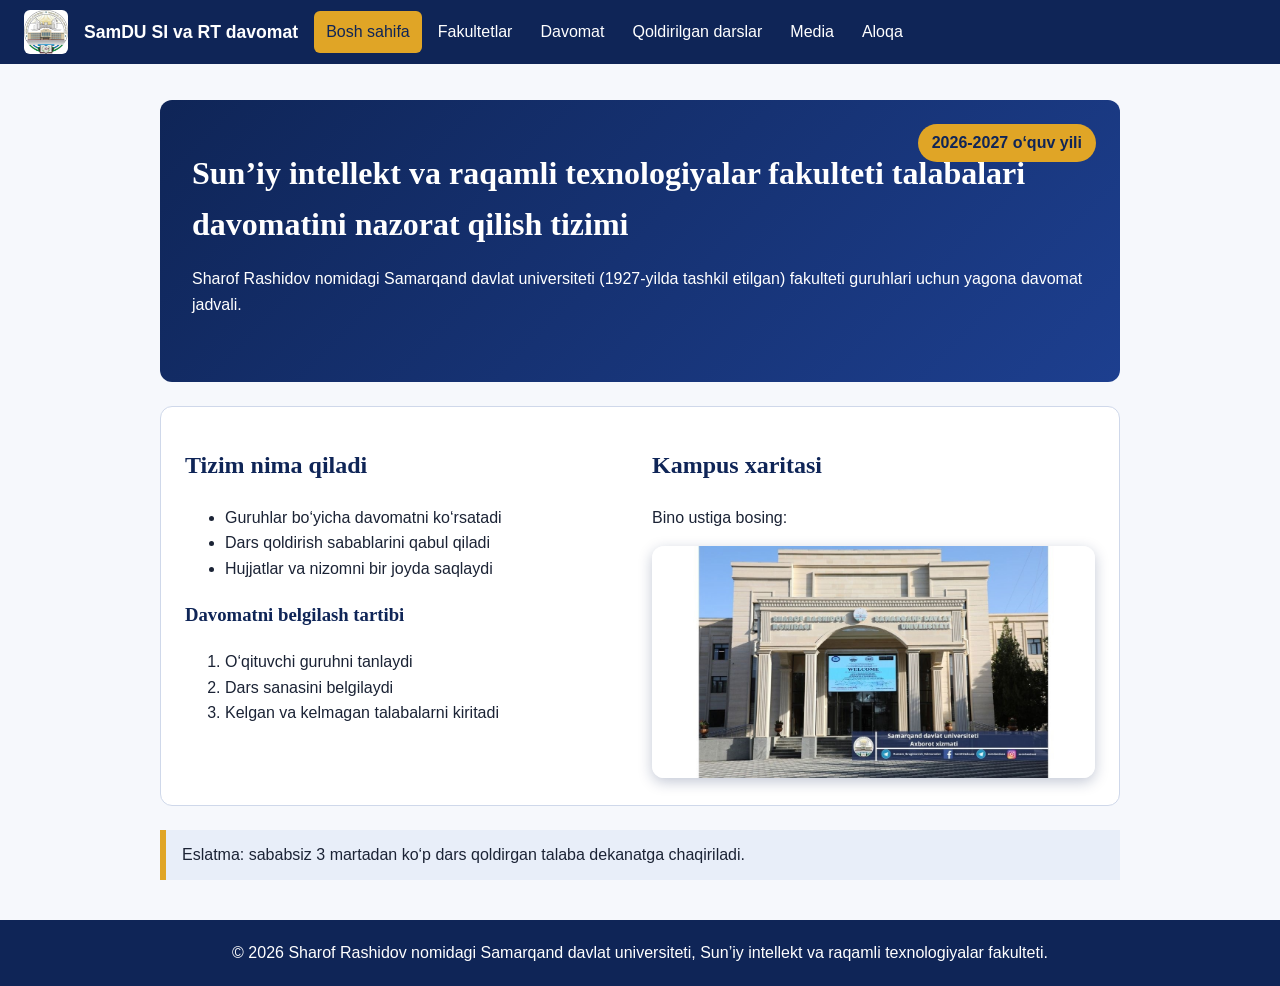
==== index.html @ 1aa09109 "Add files via upload" ====
<!DOCTYPE html>
<html lang="uz">
<head>
<meta charset="UTF-8">
<meta name="viewport" content="width=device-width, initial-scale=1">
<title>Bosh sahifa | SamDU SI va RT davomat</title>
<link rel="stylesheet" href="css/style.css">
<style>
.hero{background:linear-gradient(135deg,#0f2557,#1d3f8f)}
</style>
</head>
<body>
<header class="top">
<img src="images/logo.png" alt="SamDU logotipi">
<strong>SamDU SI va RT davomat</strong>
<nav><ul><li><a href="index.html" class="on">Bosh sahifa</a></li><li><a href="fakultetlar.html">Fakultetlar</a></li><li><a href="davomat.html">Davomat</a></li><li><a href="qoldirilgan.html">Qoldirilgan darslar</a></li><li><a href="media.html">Media</a></li><li><a href="aloqa.html">Aloqa</a></li></ul></nav>
</header>
<main>

<div class="hero">
<span class="belgi">2026-2027 o‘quv yili</span>
<h1>Sun’iy intellekt va raqamli texnologiyalar fakulteti talabalari davomatini nazorat qilish tizimi</h1>
<p>Sharof Rashidov nomidagi Samarqand davlat universiteti (1927-yilda tashkil etilgan) fakulteti guruhlari uchun yagona davomat jadvali.</p>
</div>
<section class="ikki">
<div>
<h2>Tizim nima qiladi</h2>
<ul>
<li>Guruhlar bo‘yicha davomatni ko‘rsatadi</li>
<li>Dars qoldirish sabablarini qabul qiladi</li>
<li>Hujjatlar va nizomni bir joyda saqlaydi</li>
</ul>
<h3>Davomatni belgilash tartibi</h3>
<ol>
<li>O‘qituvchi guruhni tanlaydi</li>
<li>Dars sanasini belgilaydi</li>
<li>Kelgan va kelmagan talabalarni kiritadi</li>
</ol>
</div>
<div>
<h2>Kampus xaritasi</h2>
<p>Bino ustiga bosing:</p>
<img class="rasm" src="images/campus.jpg" alt="Kampus xaritasi" usemap="#kampus">
<map name="kampus">
<area shape="rect" coords="40,60,280,180" href="fakultetlar.html" alt="Fakultetlar binosi">
<area shape="rect" coords="320,60,560,180" href="davomat.html" alt="Davomat bo‘limi">
<area shape="circle" coords="680,120,70" href="aloqa.html" alt="Qabulxona">
<area shape="rect" coords="40,240,420,350" href="media.html" alt="Media markaz">
</map>
</div>
</section>
<p id="qoida">Eslatma: sababsiz 3 martadan ko‘p dars qoldirgan talaba dekanatga chaqiriladi.</p>

</main>
<footer>
<p style="margin:0">&copy; 2026 Sharof Rashidov nomidagi Samarqand davlat universiteti, 
    Sun’iy intellekt va raqamli texnologiyalar fakulteti.</p>
</footer>
</body>
</html>
---- css/style.css ----
:root {
    --navy: #0f2557;
    --gold: #e0a526;
    --sky: #e8eef9;
    --ink: #1b2335;
    --line: #cfd8ea
}

* {
    box-sizing: border-box
}

body {
    margin: 0;
    font-family: "Trebuchet MS", Verdana, sans-serif;
    color: var(--ink);
    background: #f6f8fc;
    line-height: 1.6
}

h1,
h2,
h3 {
    font-family: Georgia, serif;
    color: var(--navy)
}

.top {
    position: fixed;
    top: 0;
    left: 0;
    right: 0;
    min-height: 64px;
    background: var(--navy);
    display: flex;
    align-items: center;
    gap: 16px;
    padding: 8px 24px;
    z-index: 10
}
.top img {
    height: 44px;
    background: #fff;
    border-radius: 6px
}
.top strong {
    color: #fff;
    font-size: 1.1rem
}
nav ul {
    display: flex;
    flex-wrap: wrap;
    gap: 4px;
    list-style: none;
    margin: 0;
    padding: 0
}

nav a {
    display: block;
    color: #fff;
    padding: 8px 12px;
    border-radius: 6px;
    text-decoration: none;
    transition: background .3s }
nav a:hover,
nav a.on {
    background: var(--gold);
    color: var(--navy)}
main{
    max-width: 1000px;
    margin: 100px auto 40px;
    padding: 0 20px }
.hero {
    position: relative;
    background: var(--navy);
    color: #fff;
    padding: 48px 32px;
    border-radius: 12px;
    margin-bottom: 24px }
.hero h1 {
    color: #fff;
    margin: 0 0 8px;
    animation: kirish 1.2s ease both }
.hero .belgi {
    position: absolute;
    right: 24px;
    top: 24px;
    background: var(--gold);
    color: var(--navy);
    padding: 6px 14px;
    border-radius: 20px;
    font-weight: bold
}
@keyframes kirish {
    from {
        opacity: 0;
        transform: translateY(-24px)
    }

    to {
        opacity: 1;
        transform: none
    }
}

section {
    background: #fff;
    border: 1px solid var(--line);
    border-radius: 12px;
    padding: 20px 24px;
    margin-bottom: 24px
}

.ikki {
    display: flex;
    gap: 24px;
    flex-wrap: wrap
}

.ikki>* {
    flex: 1 1 300px
}

table {
    border-collapse: collapse;
    width: 100%
}
th {
    background: var(--navy);
    color: #fff}
th,
td {
    border: 1px solid var(--line);
    padding: 8px;
    text-align: left}
tr:nth-child(even) td {
    background: var(--sky)}
td.ha {
    color: #0a7a3d;
    font-weight: bold
}
td.yoq {
    color: #b3261e;
    font-weight: bold
}
img.rasm {
    max-width: 100%;
    border-radius: 12px;
    box-shadow: 0 4px 14px rgba(15, 37, 87, .25);
    transition: transform .3s
}
img.rasm:hover {
    transform: scale(1.03)
}

video,
audio {
    width: 100%;
    border-radius: 8px
}

label {
    display: block;
    margin: 12px 0 4px;
    font-weight: bold
}

input,
select,
textarea {
    width: 100%;
    padding: 8px;
    border: 1px solid var(--line);
    border-radius: 6px;
    font: inherit
}

input[type="date"] {
    max-width: 220px
}

input[type="radio"] {
    width: auto
}

button {
    background: var(--navy);
    color: #fff;
    border: 0;
    padding: 10px 22px;
    margin-top: 14px;
    border-radius: 6px;
    font: inherit;
    cursor: pointer;
    transition: background .3s
}

button:hover {
    background: var(--gold);
    color: var(--navy)
}

#qoida {
    border-left: 6px solid var(--gold);
    background: var(--sky);
    padding: 12px 16px
}

footer {
    background: var(--navy);
    color: #fff;
    text-align: center;
    padding: 20px
}

a:focus-visible,
button:focus-visible,
input:focus-visible {
    outline: 3px solid var(--gold)
}

@media(max-width:760px) {
    main {
        margin-top: 150px
    }

    .hero .belgi {
        position: static;
        display: inline-block;
        margin-bottom: 10px
    }
}

@media(prefers-reduced-motion:reduce) {
    * {
        animation: none !important;
        transition: none !important
    }
}
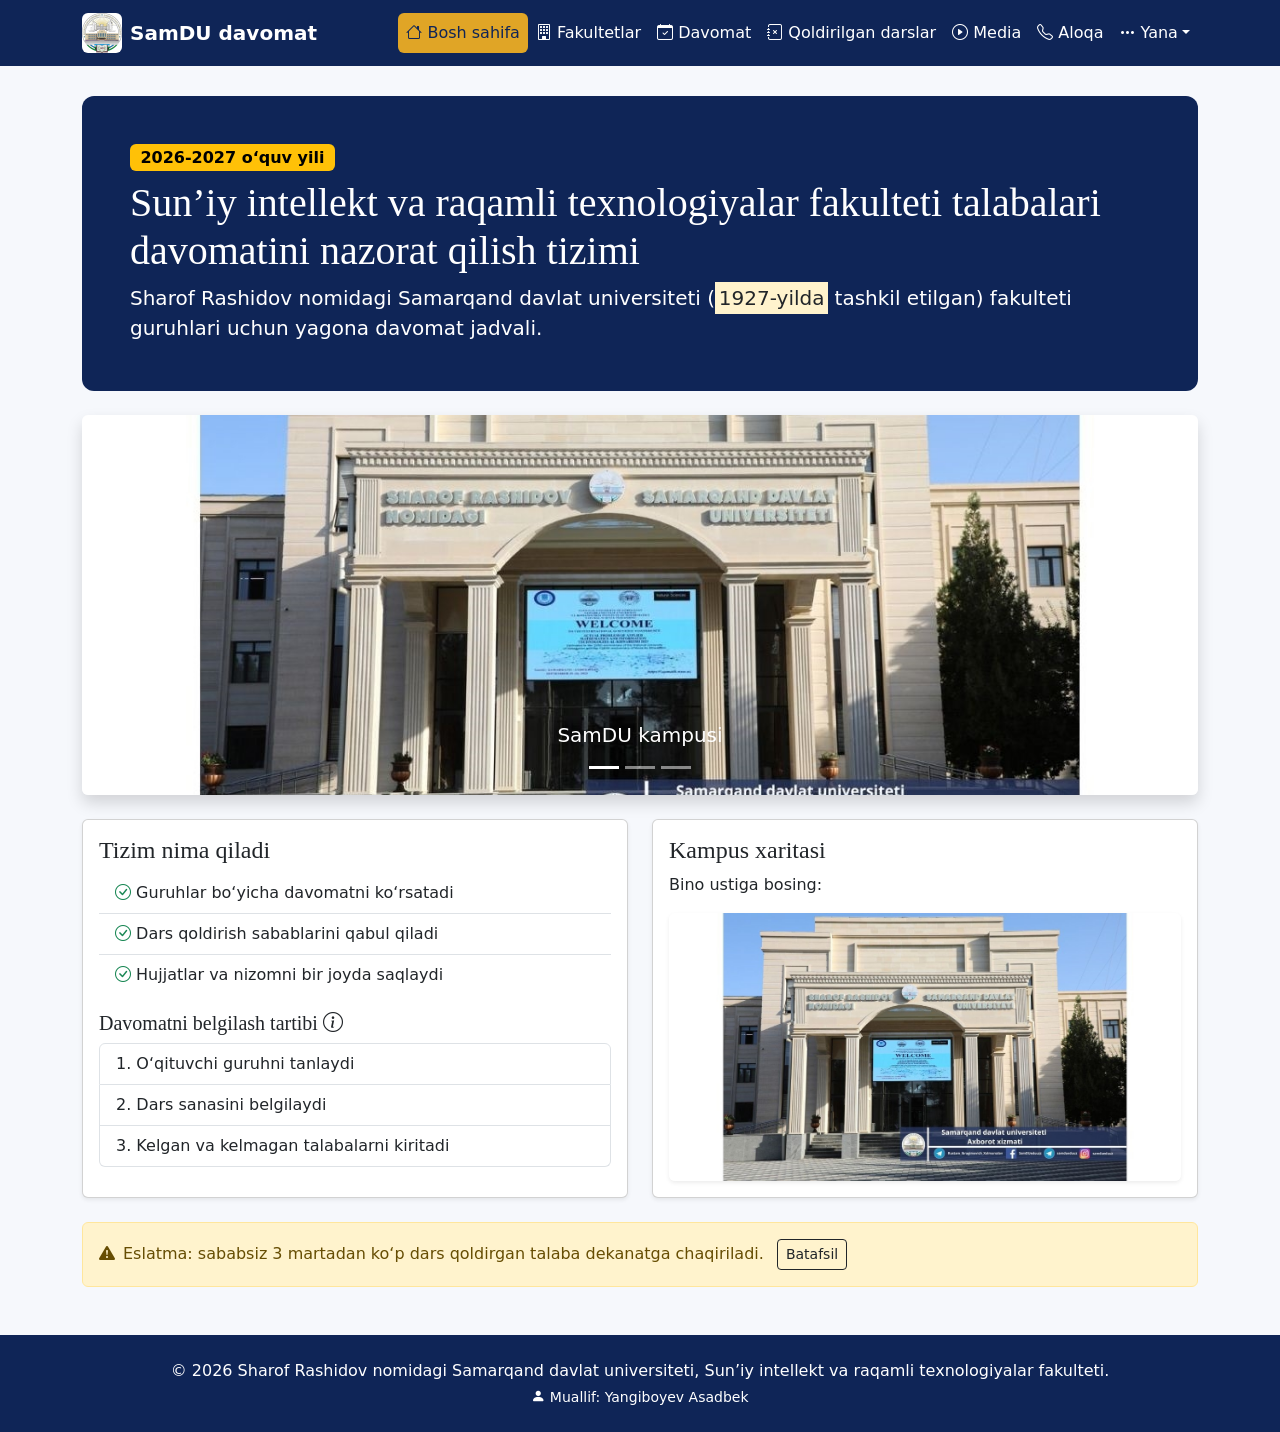
==== commit 59f7878b: "Add files via upload" ====
--- a/index.html
+++ b/index.html
@@ -4,57 +4,94 @@
 <meta charset="UTF-8">
 <meta name="viewport" content="width=device-width, initial-scale=1">
 <title>Bosh sahifa | SamDU SI va RT davomat</title>
-<link rel="stylesheet" href="css/style.css">
-<style>
-.hero{background:linear-gradient(135deg,#0f2557,#1d3f8f)}
-</style>
+<link href="https://cdn.jsdelivr.net/npm/bootstrap@5.3.3/dist/css/bootstrap.min.css" rel="stylesheet">
+<link href="https://cdn.jsdelivr.net/npm/bootstrap-icons@1.11.3/font/bootstrap-icons.min.css" rel="stylesheet">
+<link href="css/style.css" rel="stylesheet">
 </head>
 <body>
-<header class="top">
-<img src="images/logo.png" alt="SamDU logotipi">
-<strong>SamDU SI va RT davomat</strong>
-<nav><ul><li><a href="index.html" class="on">Bosh sahifa</a></li><li><a href="fakultetlar.html">Fakultetlar</a></li><li><a href="davomat.html">Davomat</a></li><li><a href="qoldirilgan.html">Qoldirilgan darslar</a></li><li><a href="media.html">Media</a></li><li><a href="aloqa.html">Aloqa</a></li></ul></nav>
-</header>
-<main>
+<nav class="navbar navbar-expand-lg navbar-dark fixed-top">
+<div class="container">
+<a class="navbar-brand d-flex align-items-center gap-2" href="index.html"><img src="images/logo.png" alt="SamDU logotipi"><strong>SamDU davomat</strong></a>
+<button class="navbar-toggler" type="button" data-bs-toggle="collapse" data-bs-target="#menyu" aria-controls="menyu" aria-expanded="false" aria-label="Menyuni ochish"><span class="navbar-toggler-icon"></span></button>
+<div class="collapse navbar-collapse" id="menyu">
+<ul class="navbar-nav ms-auto">
+<li class="nav-item"><a class="nav-link active" aria-current="page" href="index.html"><i class="bi bi-house"></i> Bosh sahifa</a></li>
+<li class="nav-item"><a class="nav-link" href="fakultetlar.html"><i class="bi bi-building"></i> Fakultetlar</a></li>
+<li class="nav-item"><a class="nav-link" href="davomat.html"><i class="bi bi-calendar-check"></i> Davomat</a></li>
+<li class="nav-item"><a class="nav-link" href="qoldirilgan.html"><i class="bi bi-journal-x"></i> Qoldirilgan darslar</a></li>
+<li class="nav-item"><a class="nav-link" href="media.html"><i class="bi bi-play-circle"></i> Media</a></li>
+<li class="nav-item"><a class="nav-link" href="aloqa.html"><i class="bi bi-telephone"></i> Aloqa</a></li>
+<li class="nav-item dropdown">
+<a class="nav-link dropdown-toggle" href="#" role="button" data-bs-toggle="dropdown" aria-expanded="false"><i class="bi bi-three-dots"></i> Yana</a>
+<ul class="dropdown-menu dropdown-menu-end">
+<li><a class="dropdown-item" href="davomat.html">Guruh davomati</a></li>
+<li><a class="dropdown-item" href="qoldirilgan.html">Qoldirilgan darslar</a></li>
+<li><hr class="dropdown-divider"></li>
+<li><a class="dropdown-item" href="aloqa.html">Bog‘lanish</a></li>
+</ul></li>
+</ul></div></div></nav>
+<main class="container my-4">
+<section class="hero p-4 p-md-5 mb-4 position-relative">
+<span class="badge text-bg-warning mb-2 fs-6">2026-2027 o‘quv yili</span>
+<h1 class="display-6">Sun’iy intellekt va raqamli texnologiyalar fakulteti talabalari davomatini nazorat qilish tizimi</h1>
+<p class="lead mb-0">Sharof Rashidov nomidagi Samarqand davlat universiteti (<mark>1927-yilda</mark> tashkil etilgan) fakulteti guruhlari uchun yagona davomat jadvali.</p>
+</section>
 
-<div class="hero">
-<span class="belgi">2026-2027 o‘quv yili</span>
-<h1>Sun’iy intellekt va raqamli texnologiyalar fakulteti talabalari davomatini nazorat qilish tizimi</h1>
-<p>Sharof Rashidov nomidagi Samarqand davlat universiteti (1927-yilda tashkil etilgan) fakulteti guruhlari uchun yagona davomat jadvali.</p>
+<!-- Slayder (carousel) -->
+<div id="slayder" class="carousel slide mb-4 shadow rounded overflow-hidden" data-bs-ride="carousel">
+<div class="carousel-indicators">
+<button type="button" data-bs-target="#slayder" data-bs-slide-to="0" class="active" aria-current="true" aria-label="1-slayd"></button>
+<button type="button" data-bs-target="#slayder" data-bs-slide-to="1" aria-label="2-slayd"></button>
+<button type="button" data-bs-target="#slayder" data-bs-slide-to="2" aria-label="3-slayd"></button>
 </div>
-<section class="ikki">
-<div>
-<h2>Tizim nima qiladi</h2>
-<ul>
-<li>Guruhlar bo‘yicha davomatni ko‘rsatadi</li>
-<li>Dars qoldirish sabablarini qabul qiladi</li>
-<li>Hujjatlar va nizomni bir joyda saqlaydi</li>
+<div class="carousel-inner">
+<div class="carousel-item active"><img src="images/campus.jpg" class="d-block w-100" alt="Kampus"><div class="carousel-caption d-none d-md-block"><h5>SamDU kampusi</h5></div></div>
+<div class="carousel-item"><img src="images/rasm1.jpg" class="d-block w-100" alt="Universitet binosi"><div class="carousel-caption d-none d-md-block"><h5>Universitet binosi</h5></div></div>
+<div class="carousel-item"><img src="images/rasm2.webp" class="d-block w-100" alt="Auditoriya"><div class="carousel-caption d-none d-md-block"><h5>Auditoriya</h5></div></div>
+</div>
+<button class="carousel-control-prev" type="button" data-bs-target="#slayder" data-bs-slide="prev"><span class="carousel-control-prev-icon" aria-hidden="true"></span><span class="visually-hidden">Oldingi</span></button>
+<button class="carousel-control-next" type="button" data-bs-target="#slayder" data-bs-slide="next"><span class="carousel-control-next-icon" aria-hidden="true"></span><span class="visually-hidden">Keyingi</span></button>
+</div>
+
+<div class="row g-4 mb-4">
+<div class="col-12 col-lg-6">
+<div class="card h-100 shadow-sm"><div class="card-body">
+<h2 class="h4 card-title">Tizim nima qiladi</h2>
+<ul class="list-group list-group-flush mb-3">
+<li class="list-group-item"><i class="bi bi-check-circle text-success"></i> Guruhlar bo‘yicha davomatni ko‘rsatadi</li>
+<li class="list-group-item"><i class="bi bi-check-circle text-success"></i> Dars qoldirish sabablarini qabul qiladi</li>
+<li class="list-group-item"><i class="bi bi-check-circle text-success"></i> Hujjatlar va nizomni bir joyda saqlaydi</li>
 </ul>
-<h3>Davomatni belgilash tartibi</h3>
-<ol>
-<li>O‘qituvchi guruhni tanlaydi</li>
-<li>Dars sanasini belgilaydi</li>
-<li>Kelgan va kelmagan talabalarni kiritadi</li>
-</ol>
-</div>
-<div>
-<h2>Kampus xaritasi</h2>
-<p>Bino ustiga bosing:</p>
-<img class="rasm" src="images/campus.jpg" alt="Kampus xaritasi" usemap="#kampus">
+<h3 class="h5">Davomatni belgilash tartibi <i class="bi bi-info-circle" data-bs-toggle="tooltip" data-bs-title="3 ta oddiy qadam"></i></h3>
+<ol class="list-group list-group-numbered">
+<li class="list-group-item">O‘qituvchi guruhni tanlaydi</li>
+<li class="list-group-item">Dars sanasini belgilaydi</li>
+<li class="list-group-item">Kelgan va kelmagan talabalarni kiritadi</li>
+</ol></div></div></div>
+<div class="col-12 col-lg-6">
+<div class="card h-100 shadow-sm"><div class="card-body">
+<h2 class="h4 card-title">Kampus xaritasi</h2>
+<p class="card-text">Bino ustiga bosing:</p>
+<img class="img-fluid rounded shadow-sm" src="images/campus.jpg" alt="Kampus xaritasi" usemap="#kampus">
 <map name="kampus">
 <area shape="rect" coords="40,60,280,180" href="fakultetlar.html" alt="Fakultetlar binosi">
 <area shape="rect" coords="320,60,560,180" href="davomat.html" alt="Davomat bo‘limi">
 <area shape="circle" coords="680,120,70" href="aloqa.html" alt="Qabulxona">
 <area shape="rect" coords="40,240,420,350" href="media.html" alt="Media markaz">
-</map>
+</map></div></div></div>
 </div>
-</section>
-<p id="qoida">Eslatma: sababsiz 3 martadan ko‘p dars qoldirgan talaba dekanatga chaqiriladi.</p>
-
+<div class="alert alert-warning d-flex align-items-center gap-2" role="alert" id="qoida">
+<i class="bi bi-exclamation-triangle-fill"></i>
+<div>Eslatma: sababsiz 3 martadan ko‘p dars qoldirgan talaba dekanatga chaqiriladi.
+<button type="button" class="btn btn-sm btn-outline-dark ms-2" data-bs-toggle="popover" data-bs-trigger="focus" data-bs-title="Qo‘shimcha" data-bs-content="Sababli qoldirish uchun ariza va hujjat topshiring (Qoldirilgan darslar sahifasi).">Batafsil</button></div>
+</div>
 </main>
-<footer>
-<p style="margin:0">&copy; 2026 Sharof Rashidov nomidagi Samarqand davlat universiteti, 
-    Sun’iy intellekt va raqamli texnologiyalar fakulteti.</p>
-</footer>
+<footer class="py-4 mt-5 text-center">
+<div class="container">
+<p class="mb-1">&copy; 2026 Sharof Rashidov nomidagi Samarqand davlat universiteti, Sun’iy intellekt va raqamli texnologiyalar fakulteti.</p>
+<p class="mb-0 small"><i class="bi bi-person-fill"></i> Muallif: Yangiboyev Asadbek</p>
+</div></footer>
+<script src="https://cdn.jsdelivr.net/npm/bootstrap@5.3.3/dist/js/bootstrap.bundle.min.js"></script>
+<script src="js/main.js"></script>
 </body>
-</html>
+</html>
